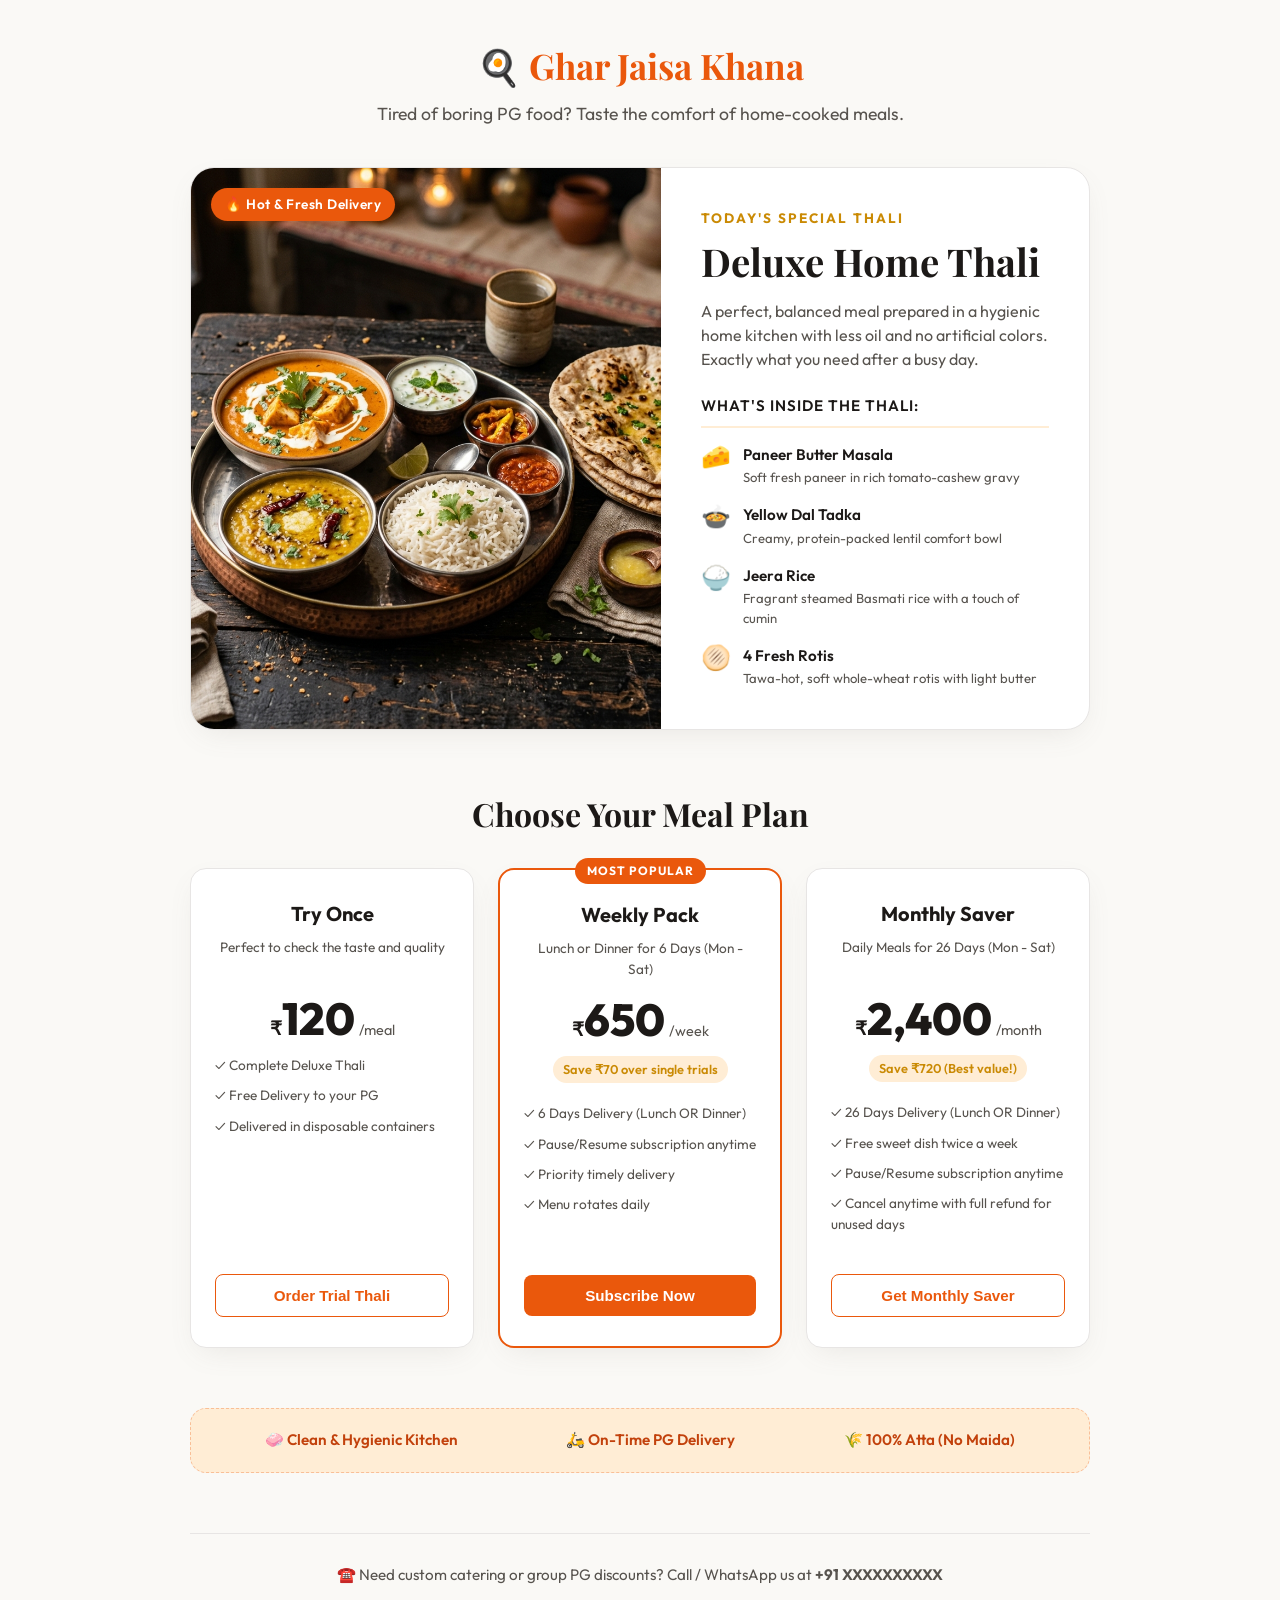
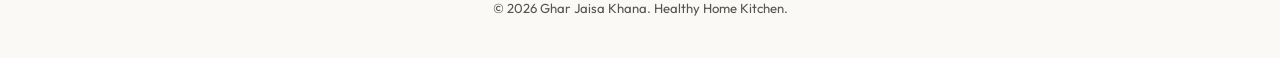
==== index.html @ 10d4ffc8 "Initial commit of PG Meal Catalog" ====
<!DOCTYPE html>
<html lang="en">
<head>
    <meta charset="UTF-8">
    <meta name="viewport" content="width=device-width, initial-scale=1.0">
    <meta name="description" content="Ghar Jaisa Khana — Delicious home-cooked meals for PG residents, students, and professionals. Fresh Paneer, Daal, Rice, & soft Rotis delivered to your room.">
    <title>Ghar Jaisa Khana — Daily PG Meals & Subscriptions</title>
    <link rel="preconnect" href="https://fonts.googleapis.com">
    <link rel="preconnect" href="https://fonts.gstatic.com" crossorigin>
    <link href="https://fonts.googleapis.com/css2?family=Outfit:wght@300;400;500;600;700;800&family=Playfair+Display:ital,wght@0,600;0,700;1,600&display=swap" rel="stylesheet">
    <link rel="stylesheet" href="styles.css">
</head>
<body>
    <div class="container">
        <!-- Header -->
        <header class="header">
            <div class="logo">🍳 Ghar Jaisa Khana</div>
            <p class="tagline">Tired of boring PG food? Taste the comfort of home-cooked meals.</p>
        </header>

        <!-- Main Card Section -->
        <div class="main-card">
            <div class="card-image">
                <img src="images/thali.jpg" alt="Deluxe North Indian Thali with Paneer, Daal, Rice, and Roti">
                <div class="badge">🔥 Hot & Fresh Delivery</div>
            </div>
            <div class="card-details">
                <span class="category">TODAY'S SPECIAL THALI</span>
                <h1 class="meal-title">Deluxe Home Thali</h1>
                <p class="meal-description">
                    A perfect, balanced meal prepared in a hygienic home kitchen with less oil and no artificial colors. Exactly what you need after a busy day.
                </p>

                <!-- What's Inside Grid -->
                <h3 class="section-subtitle">What's Inside the Thali:</h3>
                <div class="items-grid">
                    <div class="item-tag">
                        <span class="item-icon">🧀</span>
                        <div>
                            <h4>Paneer Butter Masala</h4>
                            <p>Soft fresh paneer in rich tomato-cashew gravy</p>
                        </div>
                    </div>
                    <div class="item-tag">
                        <span class="item-icon">🍲</span>
                        <div>
                            <h4>Yellow Dal Tadka</h4>
                            <p>Creamy, protein-packed lentil comfort bowl</p>
                        </div>
                    </div>
                    <div class="item-tag">
                        <span class="item-icon">🍚</span>
                        <div>
                            <h4>Jeera Rice</h4>
                            <p>Fragrant steamed Basmati rice with a touch of cumin</p>
                        </div>
                    </div>
                    <div class="item-tag">
                        <span class="item-icon">🫓</span>
                        <div>
                            <h4>4 Fresh Rotis</h4>
                            <p>Tawa-hot, soft whole-wheat rotis with light butter</p>
                        </div>
                    </div>
                </div>
            </div>
        </div>

        <!-- Pricing & Subscriptions -->
        <h2 class="section-heading">Choose Your Meal Plan</h2>
        <div class="pricing-grid">
            <!-- Single Trial Plan -->
            <div class="price-card">
                <h3>Try Once</h3>
                <p class="card-desc">Perfect to check the taste and quality</p>
                <div class="price">
                    <span class="currency">₹</span>
                    <span class="amount">120</span>
                    <span class="unit">/meal</span>
                </div>
                <ul class="features">
                    <li>✓ Complete Deluxe Thali</li>
                    <li>✓ Free Delivery to your PG</li>
                    <li>✓ Delivered in disposable containers</li>
                </ul>
                <button class="btn btn-outline" onclick="openOrderModal('Single Trial Meal (₹120)', 120)">Order Trial Thali</button>
            </div>

            <!-- Weekly Subscription (Recommended) -->
            <div class="price-card popular">
                <span class="popular-tag">MOST POPULAR</span>
                <h3>Weekly Pack</h3>
                <p class="card-desc">Lunch or Dinner for 6 Days (Mon - Sat)</p>
                <div class="price">
                    <span class="currency">₹</span>
                    <span class="amount">650</span>
                    <span class="unit">/week</span>
                </div>
                <div class="savings">Save ₹70 over single trials</div>
                <ul class="features">
                    <li>✓ 6 Days Delivery (Lunch OR Dinner)</li>
                    <li>✓ Pause/Resume subscription anytime</li>
                    <li>✓ Priority timely delivery</li>
                    <li>✓ Menu rotates daily</li>
                </ul>
                <button class="btn btn-primary" onclick="openOrderModal('Weekly Subscription Plan (₹650)', 650)">Subscribe Now</button>
            </div>

            <!-- Monthly Subscription -->
            <div class="price-card">
                <h3>Monthly Saver</h3>
                <p class="card-desc">Daily Meals for 26 Days (Mon - Sat)</p>
                <div class="price">
                    <span class="currency">₹</span>
                    <span class="amount">2,400</span>
                    <span class="unit">/month</span>
                </div>
                <div class="savings">Save ₹720 (Best value!)</div>
                <ul class="features">
                    <li>✓ 26 Days Delivery (Lunch OR Dinner)</li>
                    <li>✓ Free sweet dish twice a week</li>
                    <li>✓ Pause/Resume subscription anytime</li>
                    <li>✓ Cancel anytime with full refund for unused days</li>
                </ul>
                <button class="btn btn-outline" onclick="openOrderModal('Monthly Saver Plan (₹2400)', 2400)">Get Monthly Saver</button>
            </div>
        </div>

        <!-- Trust Badges -->
        <div class="trust-strip">
            <div class="trust-item">🧼 Clean & Hygienic Kitchen</div>
            <div class="trust-item">🛵 On-Time PG Delivery</div>
            <div class="trust-item">🌾 100% Atta (No Maida)</div>
        </div>

        <!-- Footer Info -->
        <footer class="footer">
            <p>☎️ Need custom catering or group PG discounts? Call / WhatsApp us at <strong>+91 XXXXXXXXXX</strong></p>
            <p class="copyright">&copy; 2026 Ghar Jaisa Khana. Healthy Home Kitchen.</p>
        </footer>
    </div>

    <!-- Order Modal -->
    <div class="modal-overlay" id="orderModal">
        <div class="modal">
            <div class="modal-header">
                <h3>Confirm Your Order</h3>
                <button class="close-btn" onclick="closeOrderModal()">×</button>
            </div>
            <form id="orderForm" onsubmit="sendWhatsAppOrder(event)">
                <input type="hidden" id="selectedPlan">
                <div class="form-group">
                    <label for="planDisplay">Selected Plan</label>
                    <input type="text" id="planDisplay" readonly class="readonly-input">
                </div>
                <div class="form-group">
                    <label for="userName">Your Full Name</label>
                    <input type="text" id="userName" placeholder="e.g. Rahul Sharma" required>
                </div>
                <div class="form-group">
                    <label for="pgAddress">PG Name / Building Name & Room Number</label>
                    <textarea id="pgAddress" placeholder="e.g. Room 302, Stanza Living PG, Sector 62, Noida" rows="3" required></textarea>
                </div>
                <div class="form-group">
                    <label for="mealPreference">Meal Delivery Time</label>
                    <select id="mealPreference" required>
                        <option value="Dinner (7:30 PM - 8:30 PM)">Dinner (7:30 PM - 8:30 PM)</option>
                        <option value="Lunch (1:00 PM - 2:00 PM)">Lunch (1:00 PM - 2:00 PM)</option>
                    </select>
                </div>
                <button type="submit" class="btn btn-primary btn-block">Confirm via WhatsApp 📱</button>
            </form>
        </div>
    </div>

    <script src="script.js"></script>
</body>
</html>
---- styles.css ----
/* ===================================================
   Ghar Jaisa Khana — PG Meal Catalog CSS
   =================================================== */

:root {
    --bg-main: #faf9f6;
    --text-primary: #1c1917;
    --text-secondary: #57534e;
    --primary: #ea580c;
    --primary-hover: #c2410c;
    --primary-light: #ffedd5;
    --accent: #ca8a04;
    --white: #ffffff;
    --border: #e7e5e4;
    --shadow: 0 10px 30px -10px rgba(120, 113, 108, 0.15);
    --shadow-hover: 0 20px 40px -15px rgba(120, 113, 108, 0.25);
    --radius-sm: 8px;
    --radius-md: 16px;
    --radius-lg: 24px;
    --font-sans: 'Outfit', sans-serif;
    --font-serif: 'Playfair Display', serif;
}

*, *::before, *::after {
    margin: 0;
    padding: 0;
    box-sizing: border-box;
}

body {
    font-family: var(--font-sans);
    background-color: var(--bg-main);
    color: var(--text-primary);
    line-height: 1.5;
    padding: 40px 20px;
}

.container {
    max-width: 900px;
    margin: 0 auto;
}

/* Header */
.header {
    text-align: center;
    margin-bottom: 40px;
}

.logo {
    font-family: var(--font-serif);
    font-size: 2.2rem;
    font-weight: 700;
    color: var(--primary);
    margin-bottom: 8px;
}

.tagline {
    font-size: 1.1rem;
    color: var(--text-secondary);
    font-weight: 400;
}

/* Main Food Card */
.main-card {
    background-color: var(--white);
    border-radius: var(--radius-lg);
    box-shadow: var(--shadow);
    overflow: hidden;
    display: grid;
    grid-template-columns: 1.1fr 1fr;
    margin-bottom: 60px;
    border: 1px solid var(--border);
    transition: transform 0.3s ease;
}

.main-card:hover {
    transform: translateY(-2px);
}

.card-image {
    position: relative;
    height: 100%;
    min-height: 350px;
}

.card-image img {
    width: 100%;
    height: 100%;
    object-fit: cover;
}

.badge {
    position: absolute;
    top: 20px;
    left: 20px;
    background-color: var(--primary);
    color: var(--white);
    padding: 6px 14px;
    font-size: 0.85rem;
    font-weight: 600;
    border-radius: 9999px;
    letter-spacing: 0.5px;
    box-shadow: 0 4px 10px rgba(234, 88, 12, 0.3);
}

.card-details {
    padding: 40px;
    display: flex;
    flex-direction: column;
    justify-content: center;
}

.category {
    font-size: 0.85rem;
    font-weight: 700;
    color: var(--accent);
    letter-spacing: 2px;
    margin-bottom: 10px;
}

.meal-title {
    font-family: var(--font-serif);
    font-size: 2.4rem;
    font-weight: 700;
    line-height: 1.15;
    margin-bottom: 16px;
}

.meal-description {
    color: var(--text-secondary);
    margin-bottom: 24px;
    font-size: 1rem;
}

.section-subtitle {
    font-size: 0.95rem;
    font-weight: 600;
    text-transform: uppercase;
    letter-spacing: 1px;
    color: var(--text-primary);
    margin-bottom: 16px;
    border-bottom: 2px solid var(--primary-light);
    padding-bottom: 8px;
}

.items-grid {
    display: grid;
    grid-template-columns: 1fr;
    gap: 16px;
}

.item-tag {
    display: flex;
    align-items: flex-start;
    gap: 12px;
}

.item-icon {
    font-size: 1.5rem;
    line-height: 1;
}

.item-tag h4 {
    font-size: 0.95rem;
    font-weight: 600;
    color: var(--text-primary);
    margin-bottom: 2px;
}

.item-tag p {
    font-size: 0.82rem;
    color: var(--text-secondary);
}

/* Pricing Grid */
.section-heading {
    text-align: center;
    font-family: var(--font-serif);
    font-size: 2rem;
    margin-bottom: 30px;
}

.pricing-grid {
    display: grid;
    grid-template-columns: repeat(3, 1fr);
    gap: 24px;
    margin-bottom: 60px;
}

.price-card {
    background-color: var(--white);
    border: 1px solid var(--border);
    border-radius: var(--radius-md);
    padding: 30px 24px;
    display: flex;
    flex-direction: column;
    align-items: center;
    text-align: center;
    position: relative;
    box-shadow: var(--shadow);
    transition: all 0.3s ease;
}

.price-card:hover {
    transform: translateY(-4px);
    border-color: var(--primary);
    box-shadow: var(--shadow-hover);
}

.price-card.popular {
    border: 2px solid var(--primary);
}

.popular-tag {
    position: absolute;
    top: -12px;
    background-color: var(--primary);
    color: var(--white);
    padding: 4px 12px;
    font-size: 0.75rem;
    font-weight: 700;
    border-radius: 9999px;
    letter-spacing: 1px;
}

.price-card h3 {
    font-size: 1.25rem;
    font-weight: 700;
    margin-bottom: 8px;
}

.card-desc {
    font-size: 0.85rem;
    color: var(--text-secondary);
    margin-bottom: 20px;
    height: 40px;
}

.price {
    display: flex;
    align-items: baseline;
    justify-content: center;
    margin-bottom: 12px;
}

.currency {
    font-size: 1.2rem;
    font-weight: 700;
    color: var(--text-primary);
}

.amount {
    font-size: 2.8rem;
    font-weight: 800;
    color: var(--text-primary);
    line-height: 1;
}

.unit {
    font-size: 0.9rem;
    color: var(--text-secondary);
    margin-left: 4px;
}

.savings {
    font-size: 0.8rem;
    font-weight: 600;
    color: var(--accent);
    background-color: var(--primary-light);
    padding: 4px 10px;
    border-radius: 9999px;
    margin-bottom: 20px;
}

.features {
    text-align: left;
    width: 100%;
    margin-bottom: 30px;
    flex-grow: 1;
}

.features li {
    font-size: 0.85rem;
    color: var(--text-secondary);
    margin-bottom: 10px;
    list-style: none;
}

/* Buttons */
.btn {
    display: block;
    width: 100%;
    padding: 12px 24px;
    font-size: 0.95rem;
    font-weight: 600;
    border-radius: var(--radius-sm);
    border: none;
    cursor: pointer;
    transition: all 0.2s ease;
    text-align: center;
}

.btn-primary {
    background-color: var(--primary);
    color: var(--white);
}

.btn-primary:hover {
    background-color: var(--primary-hover);
}

.btn-outline {
    background-color: transparent;
    border: 1px solid var(--primary);
    color: var(--primary);
}

.btn-outline:hover {
    background-color: var(--primary-light);
}

.btn-block {
    margin-top: 10px;
}

/* Trust Strip */
.trust-strip {
    display: flex;
    justify-content: space-around;
    background-color: var(--primary-light);
    border-radius: var(--radius-md);
    padding: 20px;
    margin-bottom: 60px;
    border: 1px dashed rgba(234, 88, 12, 0.3);
}

.trust-item {
    font-size: 0.95rem;
    font-weight: 600;
    color: var(--primary-hover);
}

/* Footer */
.footer {
    text-align: center;
    border-top: 1px solid var(--border);
    padding-top: 30px;
    font-size: 0.95rem;
    color: var(--text-secondary);
}

.copyright {
    font-size: 0.82rem;
    color: var(--text-secondary);
    margin-top: 12px;
}

/* Modal */
.modal-overlay {
    position: fixed;
    inset: 0;
    background-color: rgba(28, 25, 23, 0.6);
    backdrop-filter: blur(4px);
    display: flex;
    align-items: center;
    justify-content: center;
    z-index: 1000;
    opacity: 0;
    visibility: hidden;
    transition: all 0.3s ease;
}

.modal-overlay.active {
    opacity: 1;
    visibility: visible;
}

.modal {
    background-color: var(--white);
    border-radius: var(--radius-md);
    width: 100%;
    max-width: 450px;
    padding: 30px;
    box-shadow: 0 20px 25px -5px rgba(0, 0, 0, 0.1);
    transform: translateY(20px);
    transition: transform 0.3s ease;
}

.modal-overlay.active .modal {
    transform: translateY(0);
}

.modal-header {
    display: flex;
    justify-content: space-between;
    align-items: center;
    margin-bottom: 20px;
}

.modal-header h3 {
    font-family: var(--font-serif);
    font-size: 1.35rem;
    font-weight: 700;
}

.close-btn {
    background: none;
    border: none;
    font-size: 1.8rem;
    cursor: pointer;
    color: var(--text-secondary);
}

.close-btn:hover {
    color: var(--text-primary);
}

.form-group {
    margin-bottom: 16px;
}

.form-group label {
    display: block;
    font-size: 0.85rem;
    font-weight: 600;
    margin-bottom: 6px;
    color: var(--text-primary);
}

.form-group input,
.form-group textarea,
.form-group select {
    width: 100%;
    padding: 10px 14px;
    border: 1px solid var(--border);
    border-radius: var(--radius-sm);
    font-family: var(--font-sans);
    font-size: 0.9rem;
    outline: none;
}

.form-group input:focus,
.form-group textarea:focus,
.form-group select:focus {
    border-color: var(--primary);
}

.readonly-input {
    background-color: var(--primary-light);
    color: var(--primary-hover);
    font-weight: 600;
    border-color: transparent !important;
}

/* Responsive */
@media (max-width: 768px) {
    body {
        padding: 20px 10px;
    }
    .main-card {
        grid-template-columns: 1fr;
    }
    .card-image {
        min-height: 250px;
    }
    .pricing-grid {
        grid-template-columns: 1fr;
        gap: 20px;
    }
    .price-card.popular {
        transform: scale(1);
    }
    .trust-strip {
        flex-direction: column;
        gap: 12px;
        align-items: center;
    }
}
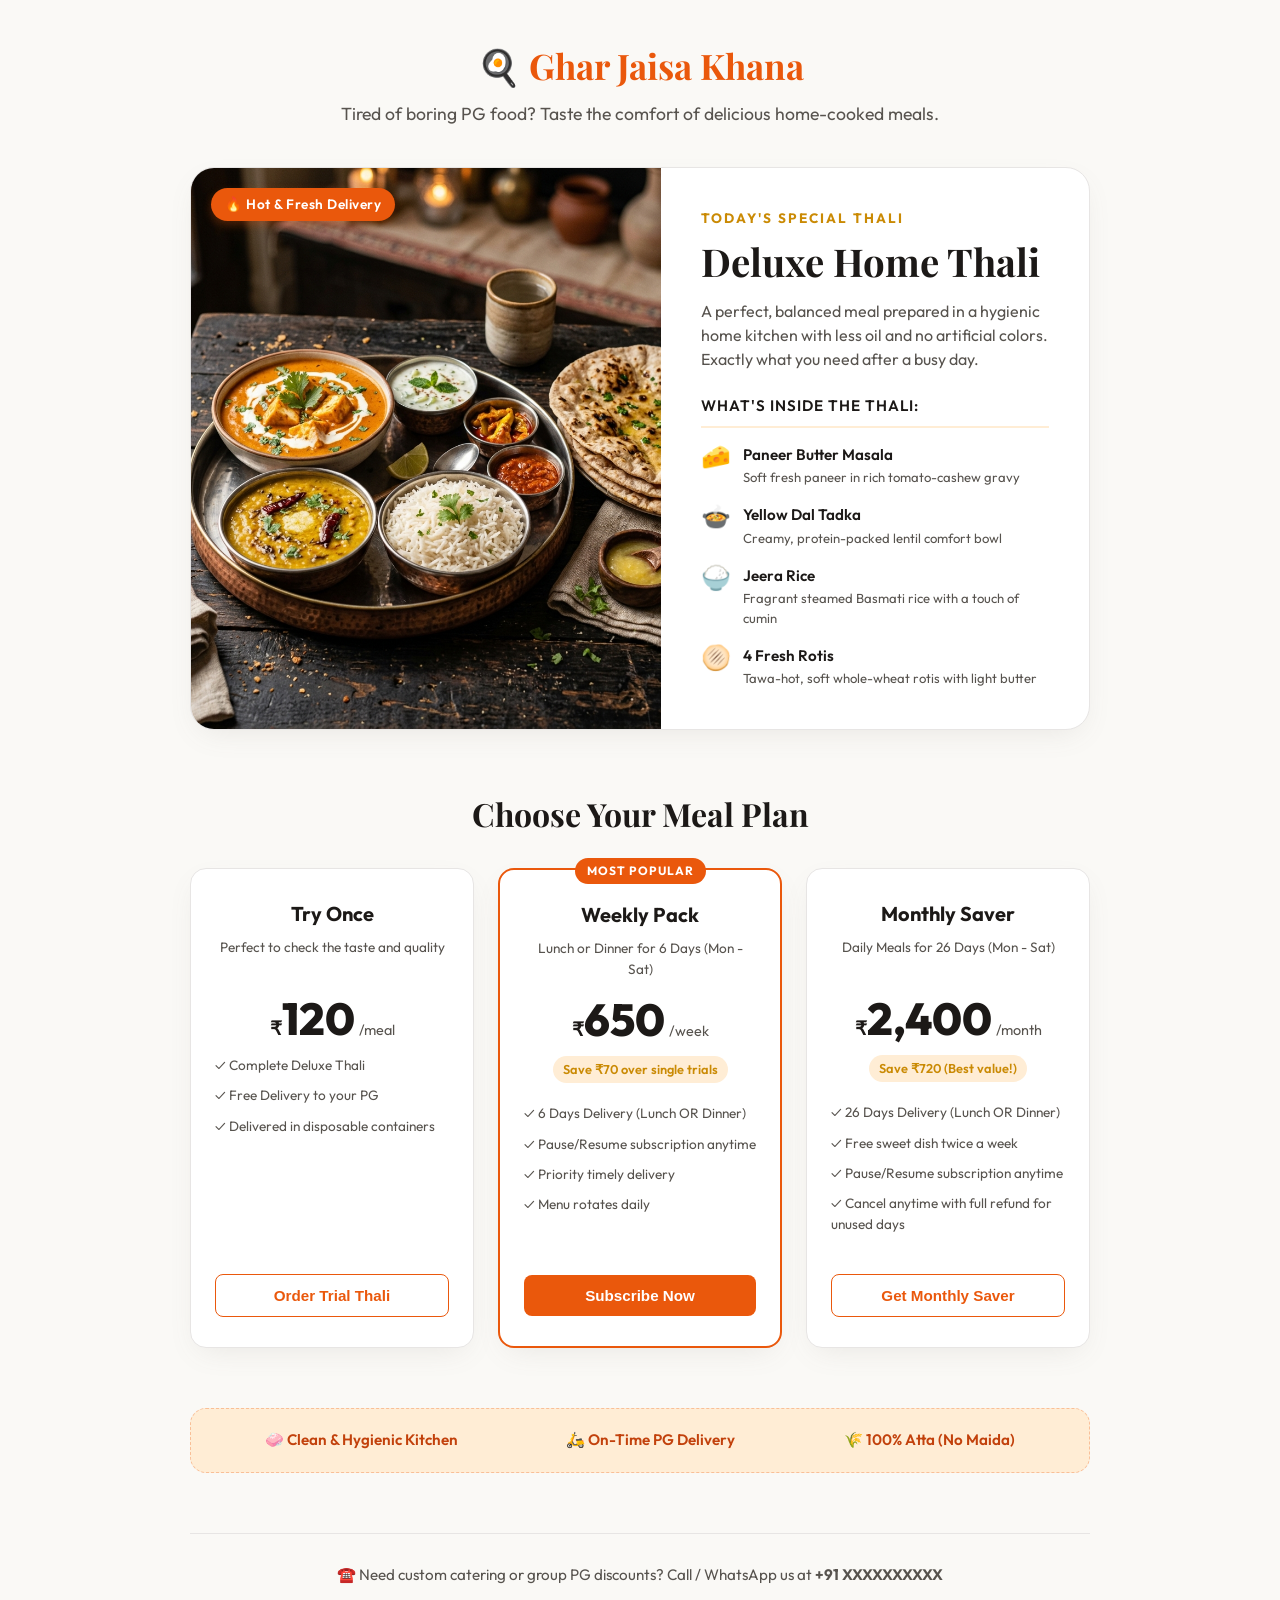
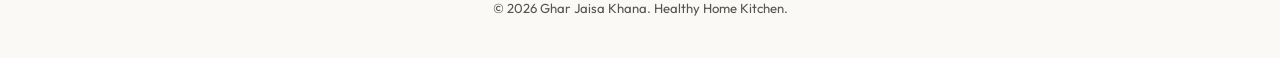
==== commit 8d33b25f: "Trigger rebuild to clear CDN cache" ====
--- a/index.html
+++ b/index.html
@@ -15,7 +15,7 @@
         <!-- Header -->
         <header class="header">
             <div class="logo">🍳 Ghar Jaisa Khana</div>
-            <p class="tagline">Tired of boring PG food? Taste the comfort of home-cooked meals.</p>
+            <p class="tagline">Tired of boring PG food? Taste the comfort of delicious home-cooked meals.</p>
         </header>
 
         <!-- Main Card Section -->
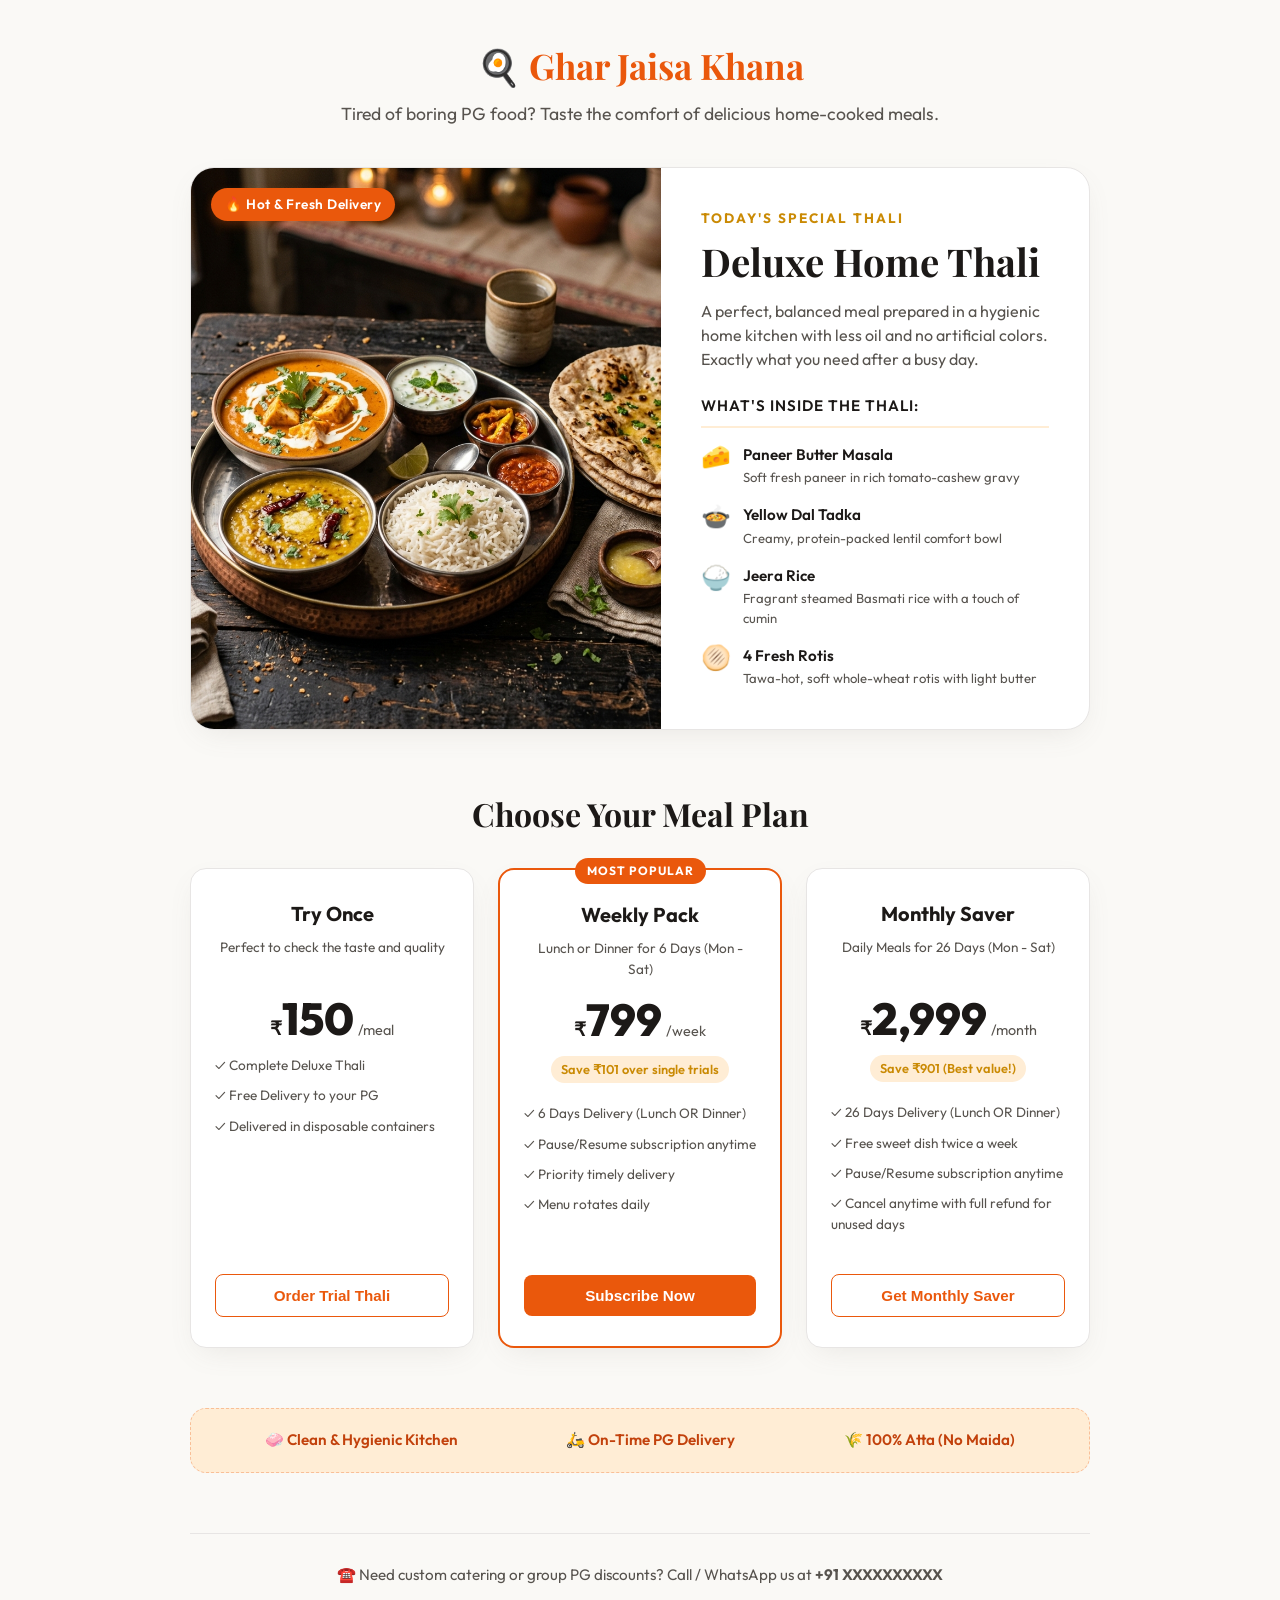
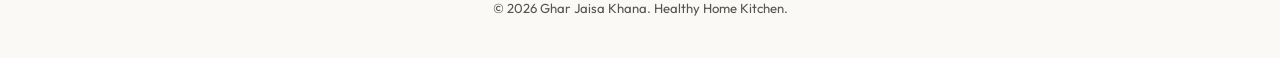
==== commit 3a7363b6: "Update pricing to ₹150 single meal, ₹799 weekly, ₹2999 monthly" ====
--- a/index.html
+++ b/index.html
@@ -75,7 +75,7 @@
                 <p class="card-desc">Perfect to check the taste and quality</p>
                 <div class="price">
                     <span class="currency">₹</span>
-                    <span class="amount">120</span>
+                    <span class="amount">150</span>
                     <span class="unit">/meal</span>
                 </div>
                 <ul class="features">
@@ -83,7 +83,7 @@
                     <li>✓ Free Delivery to your PG</li>
                     <li>✓ Delivered in disposable containers</li>
                 </ul>
-                <button class="btn btn-outline" onclick="openOrderModal('Single Trial Meal (₹120)', 120)">Order Trial Thali</button>
+                <button class="btn btn-outline" onclick="openOrderModal('Single Trial Meal (₹150)', 150)">Order Trial Thali</button>
             </div>
 
             <!-- Weekly Subscription (Recommended) -->
@@ -93,17 +93,17 @@
                 <p class="card-desc">Lunch or Dinner for 6 Days (Mon - Sat)</p>
                 <div class="price">
                     <span class="currency">₹</span>
-                    <span class="amount">650</span>
+                    <span class="amount">799</span>
                     <span class="unit">/week</span>
                 </div>
-                <div class="savings">Save ₹70 over single trials</div>
+                <div class="savings">Save ₹101 over single trials</div>
                 <ul class="features">
                     <li>✓ 6 Days Delivery (Lunch OR Dinner)</li>
                     <li>✓ Pause/Resume subscription anytime</li>
                     <li>✓ Priority timely delivery</li>
                     <li>✓ Menu rotates daily</li>
                 </ul>
-                <button class="btn btn-primary" onclick="openOrderModal('Weekly Subscription Plan (₹650)', 650)">Subscribe Now</button>
+                <button class="btn btn-primary" onclick="openOrderModal('Weekly Subscription Plan (₹799)', 799)">Subscribe Now</button>
             </div>
 
             <!-- Monthly Subscription -->
@@ -112,17 +112,17 @@
                 <p class="card-desc">Daily Meals for 26 Days (Mon - Sat)</p>
                 <div class="price">
                     <span class="currency">₹</span>
-                    <span class="amount">2,400</span>
+                    <span class="amount">2,999</span>
                     <span class="unit">/month</span>
                 </div>
-                <div class="savings">Save ₹720 (Best value!)</div>
+                <div class="savings">Save ₹901 (Best value!)</div>
                 <ul class="features">
                     <li>✓ 26 Days Delivery (Lunch OR Dinner)</li>
                     <li>✓ Free sweet dish twice a week</li>
                     <li>✓ Pause/Resume subscription anytime</li>
                     <li>✓ Cancel anytime with full refund for unused days</li>
                 </ul>
-                <button class="btn btn-outline" onclick="openOrderModal('Monthly Saver Plan (₹2400)', 2400)">Get Monthly Saver</button>
+                <button class="btn btn-outline" onclick="openOrderModal('Monthly Saver Plan (₹2999)', 2999)">Get Monthly Saver</button>
             </div>
         </div>
 
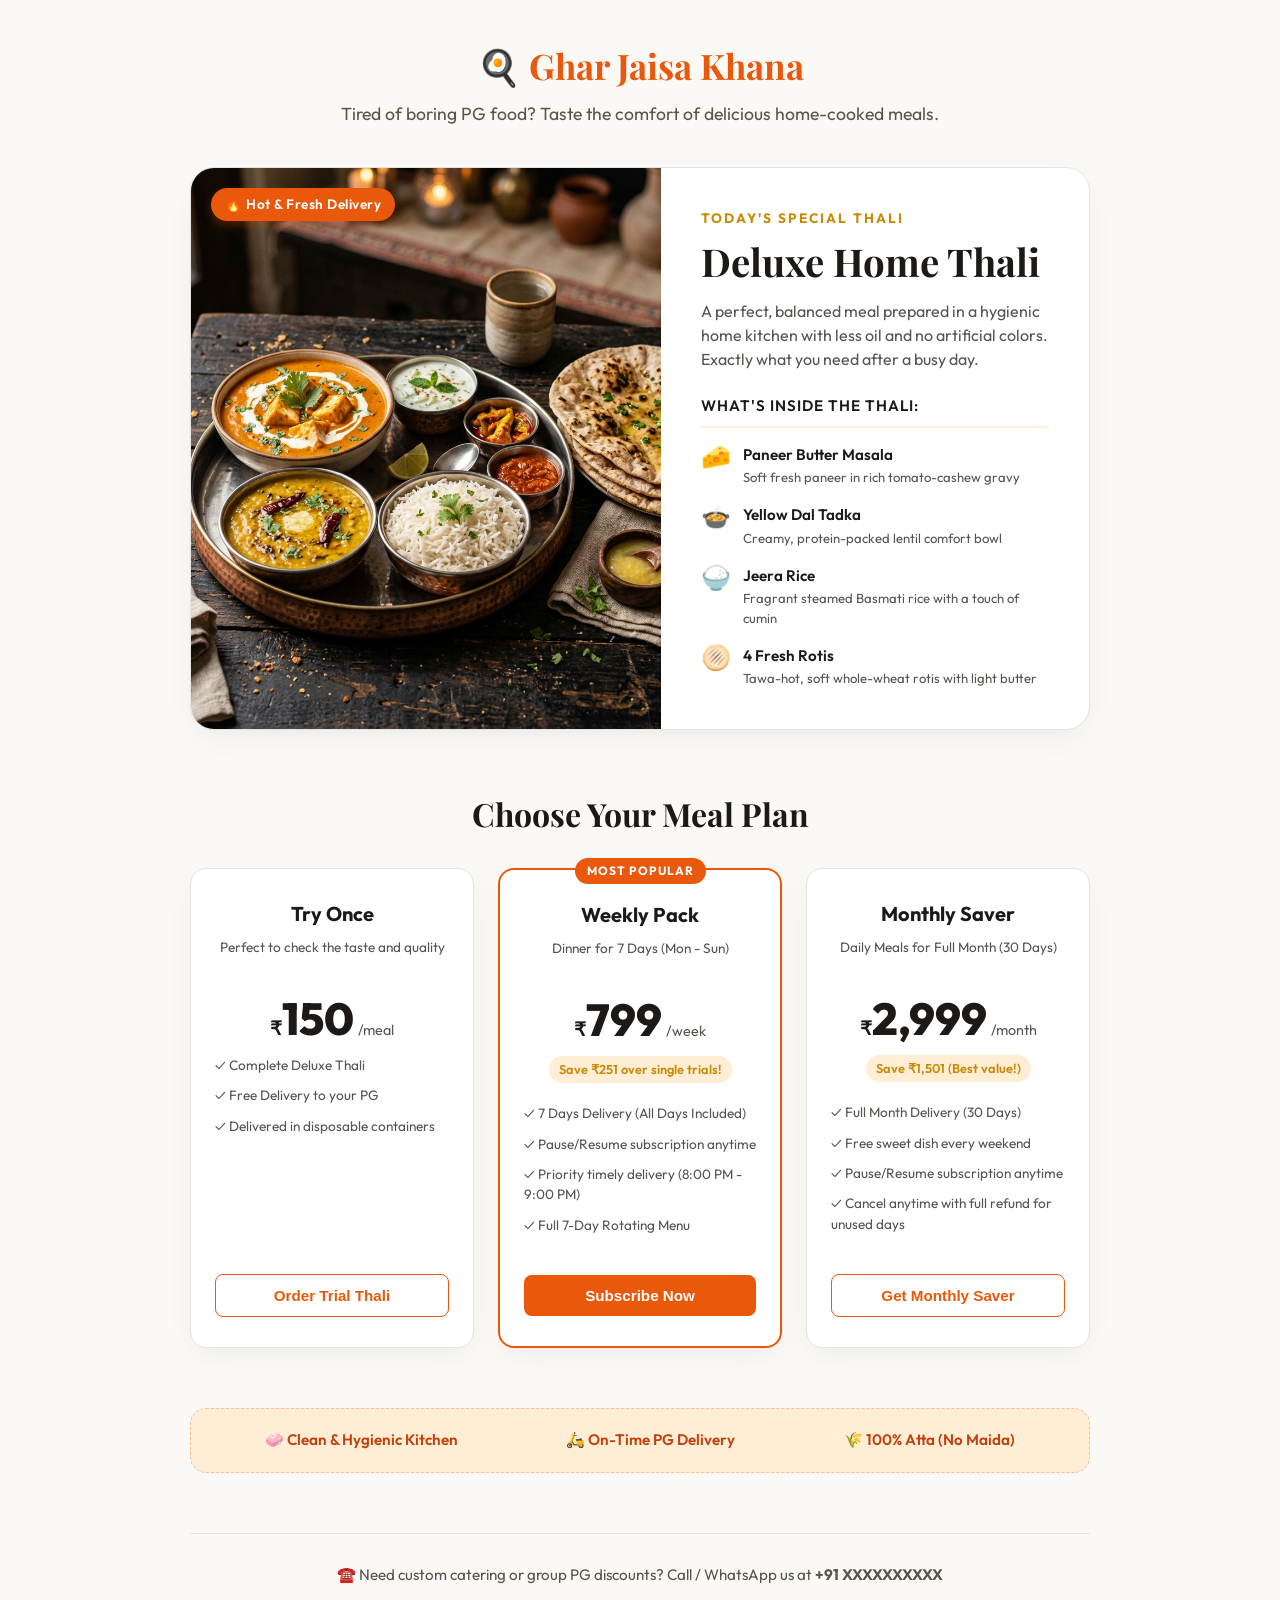
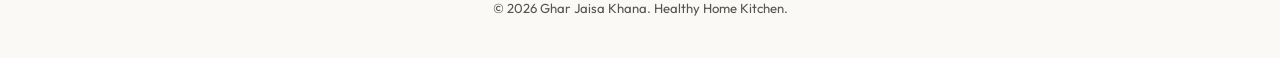
==== commit 8ed63ac8: "Update plan duration to Weekly (7 Days) and Monthly (30 Days) with updated savings calculation" ====
--- a/index.html
+++ b/index.html
@@ -90,18 +90,18 @@
             <div class="price-card popular">
                 <span class="popular-tag">MOST POPULAR</span>
                 <h3>Weekly Pack</h3>
-                <p class="card-desc">Lunch or Dinner for 6 Days (Mon - Sat)</p>
+                <p class="card-desc">Dinner for 7 Days (Mon - Sun)</p>
                 <div class="price">
                     <span class="currency">₹</span>
                     <span class="amount">799</span>
                     <span class="unit">/week</span>
                 </div>
-                <div class="savings">Save ₹101 over single trials</div>
+                <div class="savings">Save ₹251 over single trials!</div>
                 <ul class="features">
-                    <li>✓ 6 Days Delivery (Lunch OR Dinner)</li>
+                    <li>✓ 7 Days Delivery (All Days Included)</li>
                     <li>✓ Pause/Resume subscription anytime</li>
-                    <li>✓ Priority timely delivery</li>
-                    <li>✓ Menu rotates daily</li>
+                    <li>✓ Priority timely delivery (8:00 PM - 9:00 PM)</li>
+                    <li>✓ Full 7-Day Rotating Menu</li>
                 </ul>
                 <button class="btn btn-primary" onclick="openOrderModal('Weekly Subscription Plan (₹799)', 799)">Subscribe Now</button>
             </div>
@@ -109,16 +109,16 @@
             <!-- Monthly Subscription -->
             <div class="price-card">
                 <h3>Monthly Saver</h3>
-                <p class="card-desc">Daily Meals for 26 Days (Mon - Sat)</p>
+                <p class="card-desc">Daily Meals for Full Month (30 Days)</p>
                 <div class="price">
                     <span class="currency">₹</span>
                     <span class="amount">2,999</span>
                     <span class="unit">/month</span>
                 </div>
-                <div class="savings">Save ₹901 (Best value!)</div>
+                <div class="savings">Save ₹1,501 (Best value!)</div>
                 <ul class="features">
-                    <li>✓ 26 Days Delivery (Lunch OR Dinner)</li>
-                    <li>✓ Free sweet dish twice a week</li>
+                    <li>✓ Full Month Delivery (30 Days)</li>
+                    <li>✓ Free sweet dish every weekend</li>
                     <li>✓ Pause/Resume subscription anytime</li>
                     <li>✓ Cancel anytime with full refund for unused days</li>
                 </ul>
@@ -164,8 +164,8 @@
                 <div class="form-group">
                     <label for="mealPreference">Meal Delivery Time</label>
                     <select id="mealPreference" required>
-                        <option value="Dinner (7:30 PM - 8:30 PM)">Dinner (7:30 PM - 8:30 PM)</option>
-                        <option value="Lunch (1:00 PM - 2:00 PM)">Lunch (1:00 PM - 2:00 PM)</option>
+                        <option value="Dinner (8:00 PM - 9:00 PM)">Dinner (8:00 PM - 9:00 PM)</option>
+                        <option value="Dinner Early (7:30 PM - 8:00 PM)">Dinner Early (7:30 PM - 8:00 PM)</option>
                     </select>
                 </div>
                 <button type="submit" class="btn btn-primary btn-block">Confirm via WhatsApp 📱</button>
